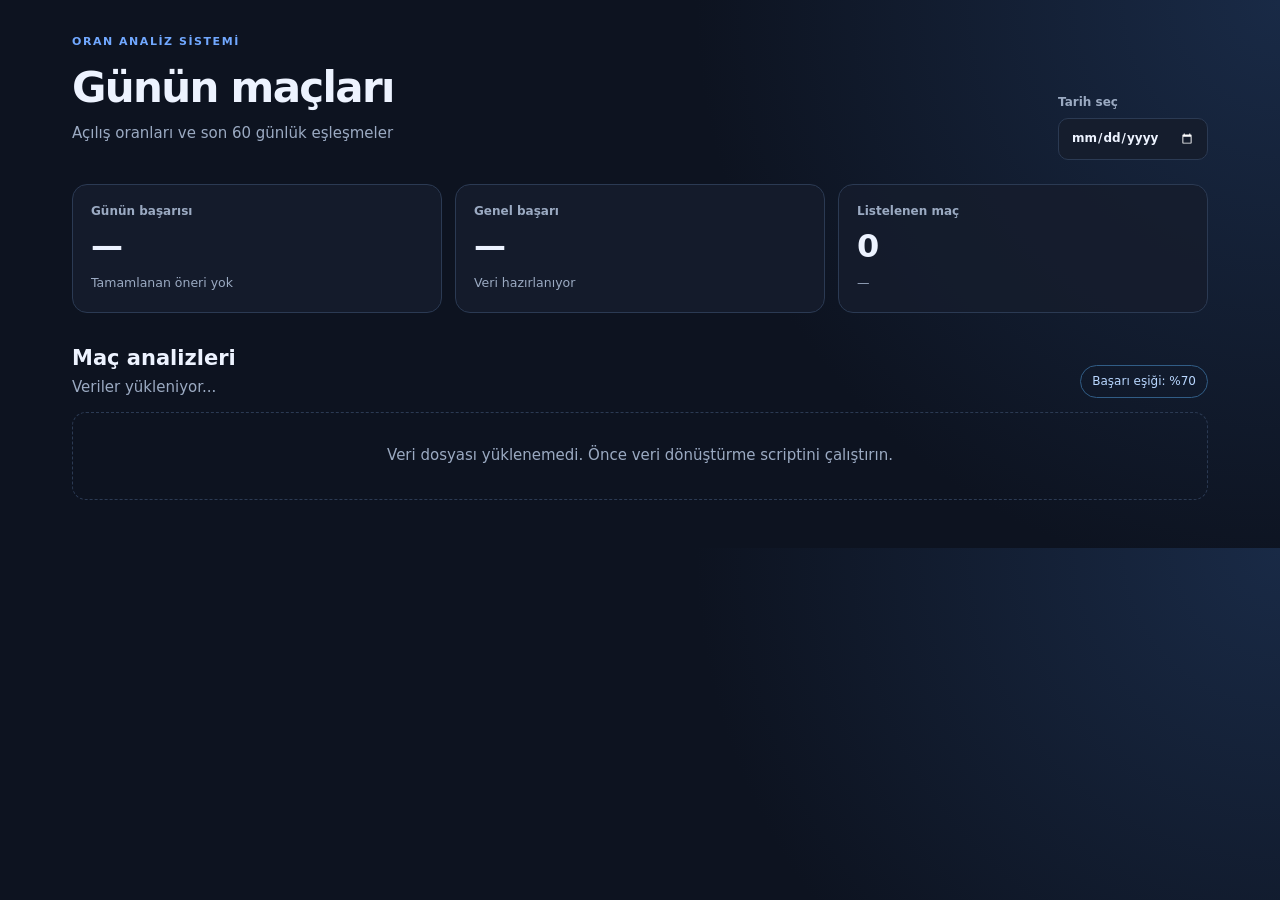
==== index.html @ 3547e1b6 "Add files via upload" ====
<!doctype html>
<html lang="tr">
<head>
  <meta charset="utf-8">
  <meta name="viewport" content="width=device-width, initial-scale=1">
  <title>Oran Analiz Sistemi</title>
  <link rel="stylesheet" href="styles.css">
</head>
<body>
  <header class="topbar">
    <div>
      <p class="eyebrow">ORAN ANALİZ SİSTEMİ</p>
      <h1>Günün maçları</h1>
      <p class="muted">Açılış oranları ve son 60 günlük eşleşmeler</p>
    </div>
    <label class="date-picker">
      <span>Tarih seç</span>
      <input id="dateInput" type="date">
    </label>
  </header>

  <main class="container">
    <section class="stats" aria-label="Başarı istatistikleri">
      <article class="stat-card">
        <span class="stat-label">Günün başarısı</span>
        <strong id="daySuccess">—</strong>
        <small id="daySuccessMeta">Tamamlanan öneri yok</small>
      </article>
      <article class="stat-card">
        <span class="stat-label">Genel başarı</span>
        <strong id="overallSuccess">—</strong>
        <small id="overallSuccessMeta">Veri hazırlanıyor</small>
      </article>
      <article class="stat-card compact">
        <span class="stat-label">Listelenen maç</span>
        <strong id="matchCount">0</strong>
        <small id="dataRange">—</small>
      </article>
    </section>

    <div class="toolbar">
      <div>
        <h2>Maç analizleri</h2>
        <p id="resultSummary" class="muted">Veriler yükleniyor...</p>
      </div>
      <span class="threshold">Başarı eşiği: %70</span>
    </div>

    <section id="matches" class="match-list" aria-live="polite"></section>
  </main>

  <template id="matchTemplate">
    <article class="match-card">
      <div class="match-main">
        <div class="match-meta"><span class="league"></span><span class="time"></span></div>
        <div class="teams"><span class="home"></span><span class="versus">-</span><span class="away"></span></div>
        <div class="scores"><span>İY <b class="ht-score">—</b></span><span>MS <b class="ft-score">—</b></span></div>
        <div class="recommendation"></div>
      </div>
      <button class="expand" type="button" aria-expanded="false" aria-label="Diğer oranları göster">+</button>
      <div class="details" hidden></div>
    </article>
  </template>

  <script src="app.js"></script>
</body>
</html>
---- styles.css ----
:root {
  color-scheme: dark;
  --bg: #0d1320;
  --panel: #151d2d;
  --panel-2: #1b2639;
  --border: #2b3a53;
  --text: #edf3ff;
  --muted: #9baac2;
  --accent: #71a8ff;
  --green: #43d17a;
  --red: #f06c72;
  --yellow: #e8be59;
}

* { box-sizing: border-box; }
body { margin: 0; background: radial-gradient(circle at top right, #192a46 0, var(--bg) 42%); color: var(--text); font: 15px/1.45 Inter, ui-sans-serif, system-ui, -apple-system, BlinkMacSystemFont, "Segoe UI", sans-serif; }
.topbar { max-width: 1180px; margin: 0 auto; padding: 34px 22px 24px; display: flex; justify-content: space-between; gap: 24px; align-items: end; }
.eyebrow { margin: 0 0 8px; color: var(--accent); font-size: 11px; font-weight: 800; letter-spacing: .14em; }
h1, h2, p { margin-top: 0; }
h1 { margin-bottom: 4px; font-size: clamp(26px, 4vw, 42px); letter-spacing: -.04em; }
h2 { margin-bottom: 3px; font-size: 21px; }
.muted { color: var(--muted); }
.date-picker { display: grid; gap: 6px; color: var(--muted); font-size: 12px; font-weight: 700; }
input { min-height: 42px; border: 1px solid var(--border); border-radius: 10px; background: var(--panel); color: var(--text); padding: 0 12px; font: inherit; }
.container { max-width: 1180px; margin: 0 auto; padding: 0 22px 48px; }
.stats { display: grid; grid-template-columns: repeat(3, 1fr); gap: 13px; margin-bottom: 30px; }
.stat-card { border: 1px solid var(--border); background: rgba(21, 29, 45, .86); border-radius: 15px; padding: 18px; min-height: 112px; }
.stat-label { display: block; color: var(--muted); font-size: 12px; font-weight: 700; }
.stat-card strong { display: block; margin: 3px 0; font-size: 32px; letter-spacing: -.05em; }
.stat-card small { color: var(--muted); }
.toolbar { display: flex; align-items: end; justify-content: space-between; gap: 20px; margin-bottom: 14px; }
.toolbar p { margin-bottom: 0; }
.threshold { border: 1px solid #315d86; border-radius: 999px; padding: 7px 11px; color: #b9d7ff; font-size: 12px; white-space: nowrap; }
.match-list { display: grid; gap: 12px; }
.match-card { display: grid; grid-template-columns: 1fr auto; border: 1px solid var(--border); border-left: 5px solid var(--yellow); border-radius: 14px; background: var(--panel); overflow: hidden; }
.match-card.won { border-left-color: var(--green); }
.match-card.lost { border-left-color: var(--red); }
.match-card.pending { border-left-color: var(--yellow); }
.match-main { min-width: 0; padding: 15px 17px; }
.match-meta, .scores { display: flex; justify-content: space-between; gap: 12px; color: var(--muted); font-size: 12px; }
.teams { display: flex; align-items: center; gap: 10px; margin: 9px 0 8px; font-size: 17px; font-weight: 750; }
.teams span:first-child, .teams span:last-child { overflow: hidden; text-overflow: ellipsis; white-space: nowrap; }
.versus { color: var(--muted); font-weight: 400; }
.scores { justify-content: flex-start; gap: 18px; }
.scores b { color: var(--text); }
.recommendation { display: inline-flex; flex-wrap: wrap; gap: 7px; margin-top: 13px; }
.pill { display: inline-flex; align-items: center; gap: 7px; border-radius: 8px; padding: 7px 9px; background: var(--panel-2); color: #d9e8ff; font-size: 12px; font-weight: 700; }
.pill b { color: var(--green); }
.no-recommendation { color: var(--muted); font-size: 12px; }
.expand { align-self: center; margin: 15px; width: 34px; height: 34px; border: 1px solid var(--border); border-radius: 50%; background: transparent; color: var(--text); cursor: pointer; font-size: 22px; line-height: 1; }
.expand:hover { border-color: var(--accent); color: var(--accent); }
.details { grid-column: 1 / -1; border-top: 1px solid var(--border); padding: 12px 17px 15px; background: rgba(27, 38, 57, .45); }
.detail-grid { display: grid; grid-template-columns: repeat(auto-fit, minmax(165px, 1fr)); gap: 8px; }
.detail-item { display: flex; justify-content: space-between; gap: 10px; border: 1px solid var(--border); border-radius: 8px; padding: 8px 10px; color: var(--muted); font-size: 12px; }
.detail-item b { color: var(--text); }
.detail-item.good b { color: var(--green); }
.empty { border: 1px dashed var(--border); border-radius: 14px; padding: 32px 20px; text-align: center; color: var(--muted); }
@media (max-width: 680px) {
  .topbar { display: grid; align-items: start; padding-top: 24px; }
  .date-picker { width: 100%; }
  .stats { grid-template-columns: 1fr 1fr; }
  .stat-card.compact { grid-column: 1 / -1; min-height: auto; }
  .toolbar { align-items: start; display: grid; }
  .teams { font-size: 15px; }
  .threshold { justify-self: start; }
}
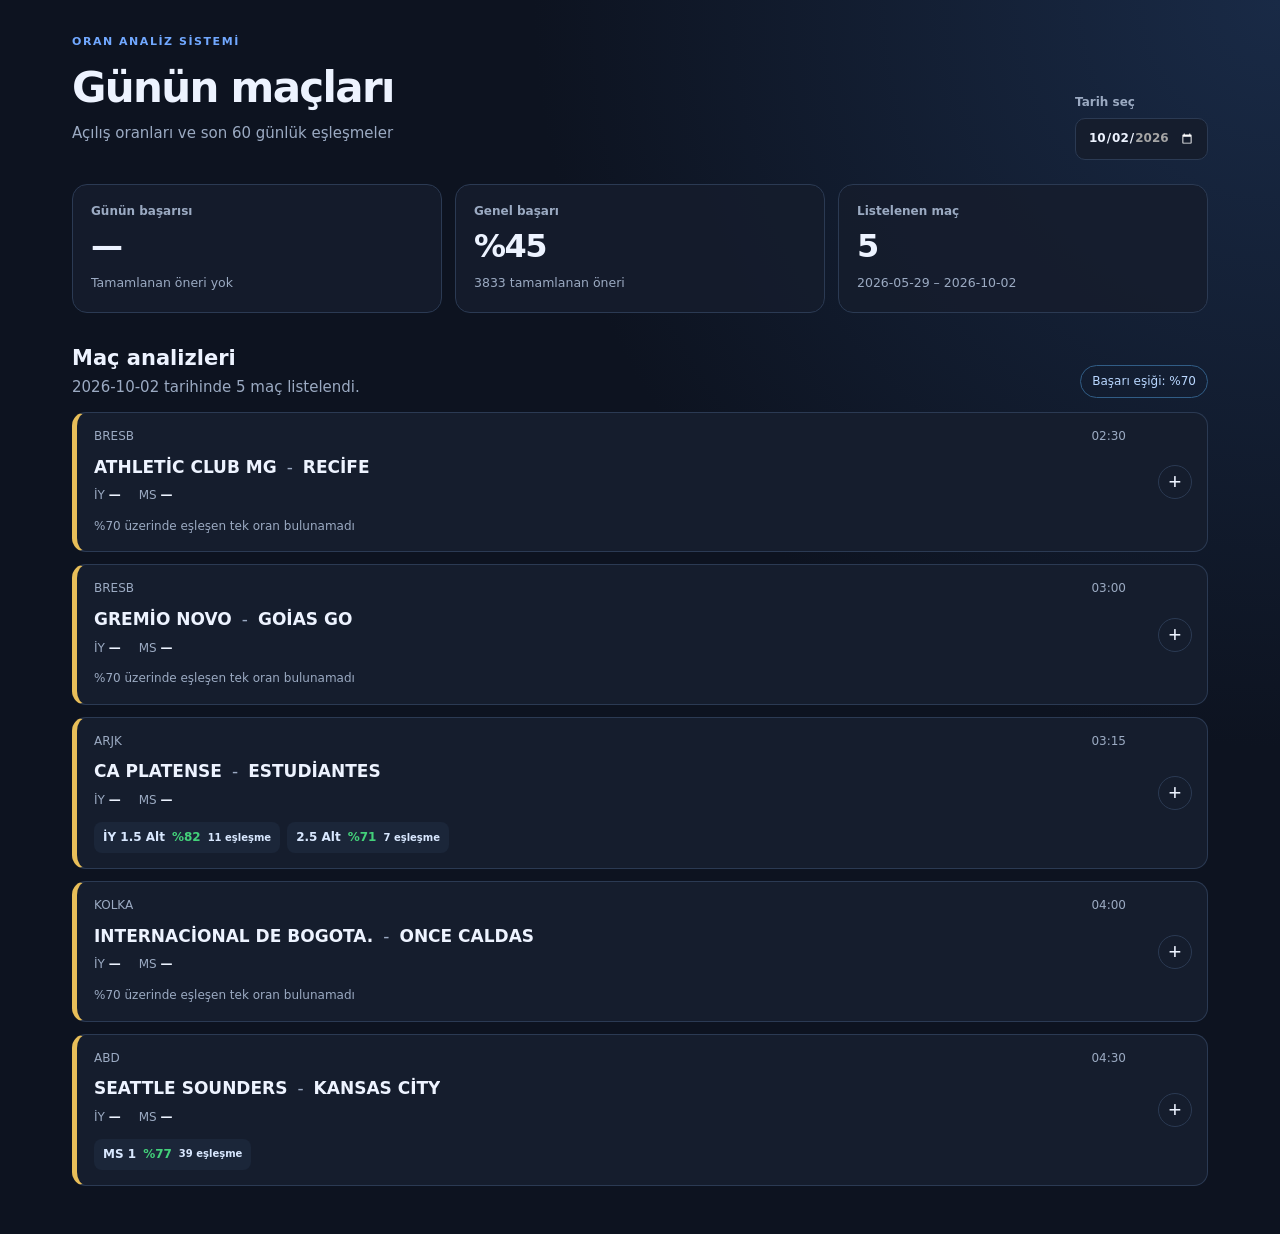
==== commit d3dea49f: "Add files via upload" ====
--- a/index.html
+++ b/index.html
@@ -62,6 +62,6 @@
     </article>
   </template>
 
-  <script src="app.js"></script>
+  <script src="app.js?v=2"></script>
 </body>
 </html>
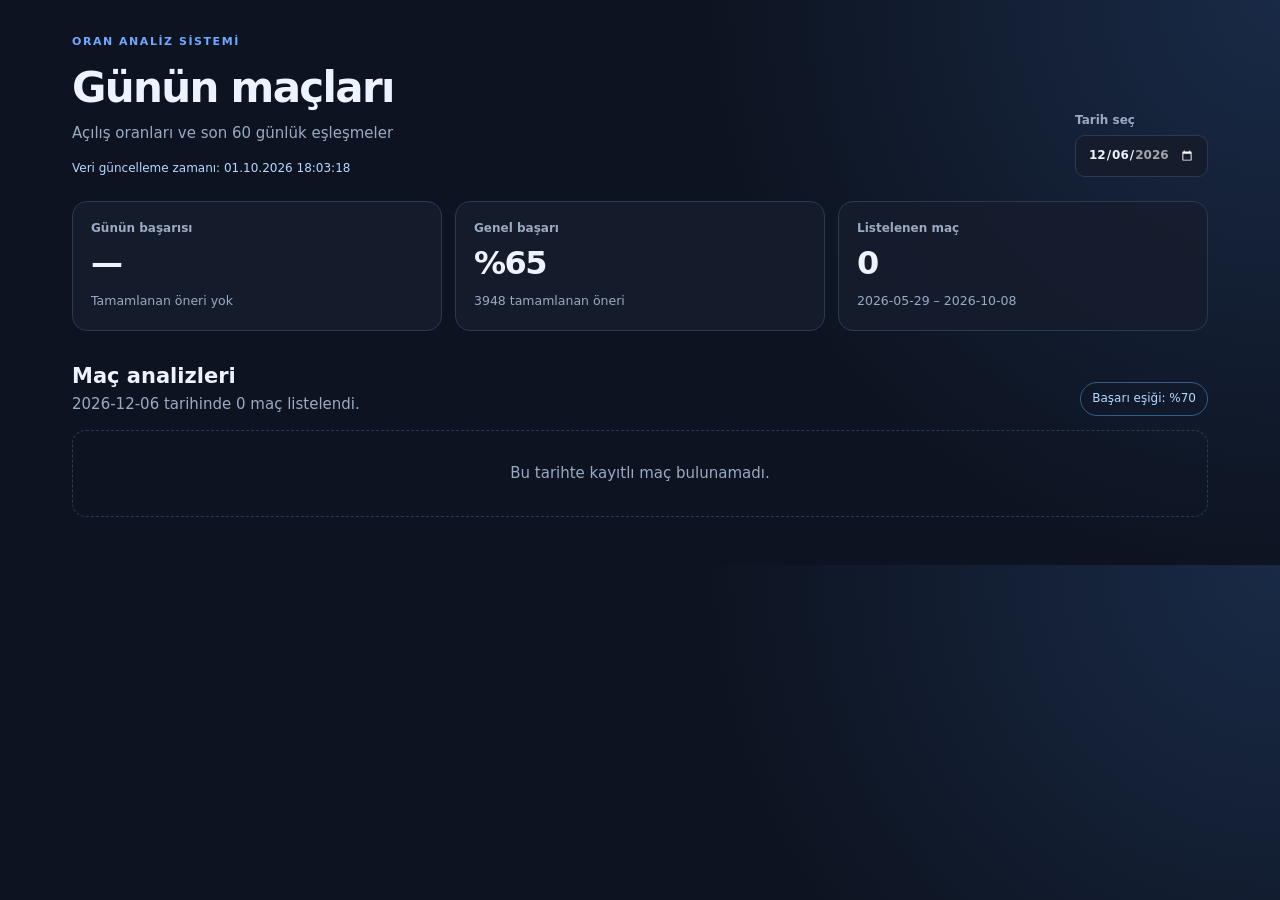
==== commit 2a3fc3f4: "Add files via upload" ====
--- a/index.html
+++ b/index.html
@@ -12,6 +12,7 @@
       <p class="eyebrow">ORAN ANALİZ SİSTEMİ</p>
       <h1>Günün maçları</h1>
       <p class="muted">Açılış oranları ve son 60 günlük eşleşmeler</p>
+      <p id="lastUpdated" class="updated-at">Veri güncelleme zamanı: —</p>
     </div>
     <label class="date-picker">
       <span>Tarih seç</span>
@@ -62,6 +63,6 @@
     </article>
   </template>
 
-  <script src="app.js?v=2"></script>
+  <script src="app.js?v=3"></script>
 </body>
 </html>
--- a/styles.css
+++ b/styles.css
@@ -20,6 +20,7 @@
 h1 { margin-bottom: 4px; font-size: clamp(26px, 4vw, 42px); letter-spacing: -.04em; }
 h2 { margin-bottom: 3px; font-size: 21px; }
 .muted { color: var(--muted); }
+.updated-at { margin: 9px 0 0; color: #b9d7ff; font-size: 12px; }
 .date-picker { display: grid; gap: 6px; color: var(--muted); font-size: 12px; font-weight: 700; }
 input { min-height: 42px; border: 1px solid var(--border); border-radius: 10px; background: var(--panel); color: var(--text); padding: 0 12px; font: inherit; }
 .container { max-width: 1180px; margin: 0 auto; padding: 0 22px 48px; }
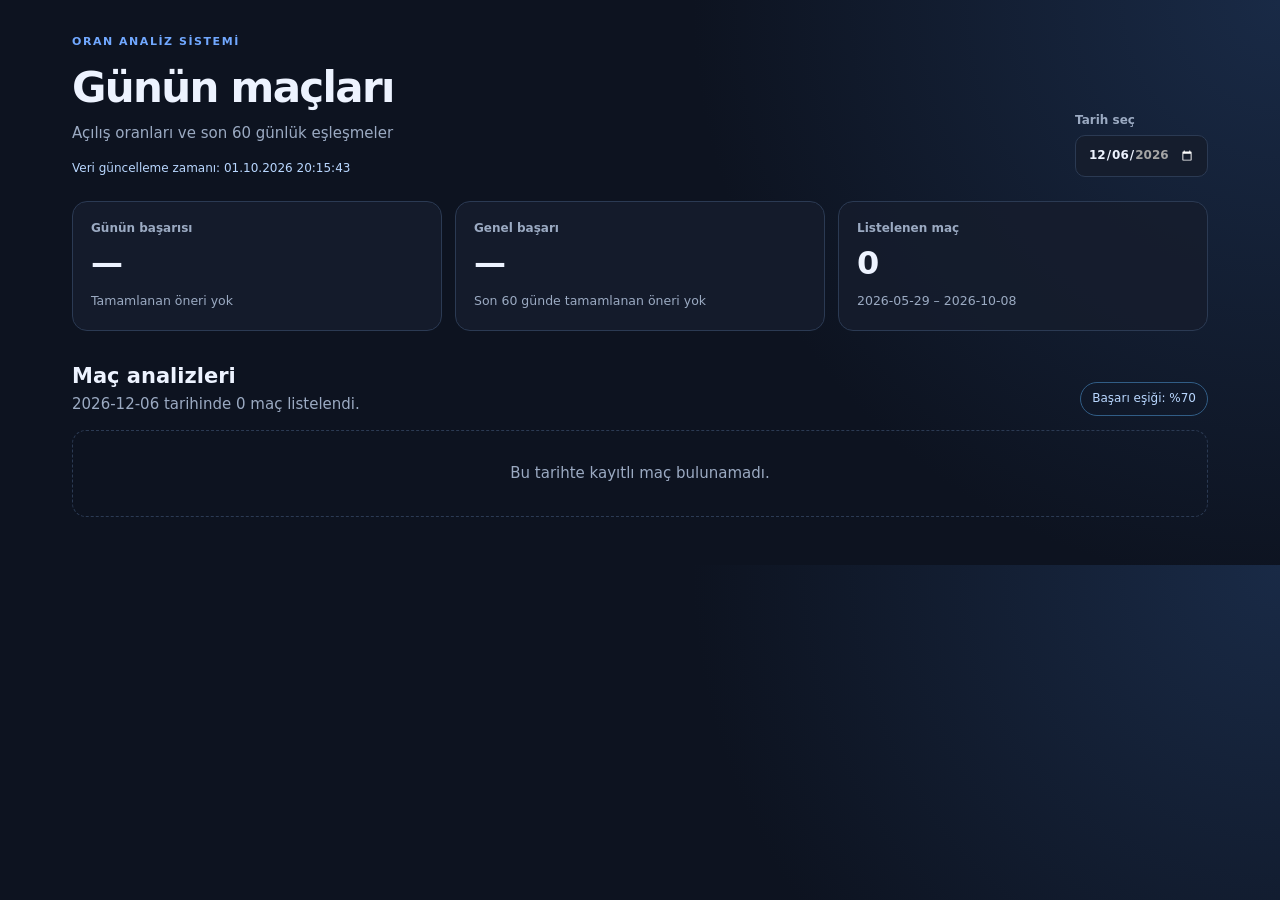
==== commit f575bcf5: "Add files via upload" ====
--- a/index.html
+++ b/index.html
@@ -3,6 +3,12 @@
 <head>
   <meta charset="utf-8">
   <meta name="viewport" content="width=device-width, initial-scale=1">
+  <meta name="theme-color" content="#0d1320">
+  <meta name="apple-mobile-web-app-capable" content="yes">
+  <meta name="apple-mobile-web-app-status-bar-style" content="black-translucent">
+  <meta name="apple-mobile-web-app-title" content="Oran Analiz">
+  <link rel="manifest" href="manifest.webmanifest">
+  <link rel="apple-touch-icon" href="icon.svg">
   <title>Oran Analiz Sistemi</title>
   <link rel="stylesheet" href="styles.css">
 </head>
@@ -63,6 +69,6 @@
     </article>
   </template>
 
-  <script src="app.js?v=3"></script>
+  <script src="app.js?v=4"></script>
 </body>
 </html>
--- a/styles.css
+++ b/styles.css
@@ -46,6 +46,7 @@
 .scores b { color: var(--text); }
 .recommendation { display: inline-flex; flex-wrap: wrap; gap: 7px; margin-top: 13px; }
 .pill { display: inline-flex; align-items: center; gap: 7px; border-radius: 8px; padding: 7px 9px; background: var(--panel-2); color: #d9e8ff; font-size: 12px; font-weight: 700; }
+.pill em { color: #ffd47a; font-style: normal; }
 .pill b { color: var(--green); }
 .no-recommendation { color: var(--muted); font-size: 12px; }
 .expand { align-self: center; margin: 15px; width: 34px; height: 34px; border: 1px solid var(--border); border-radius: 50%; background: transparent; color: var(--text); cursor: pointer; font-size: 22px; line-height: 1; }
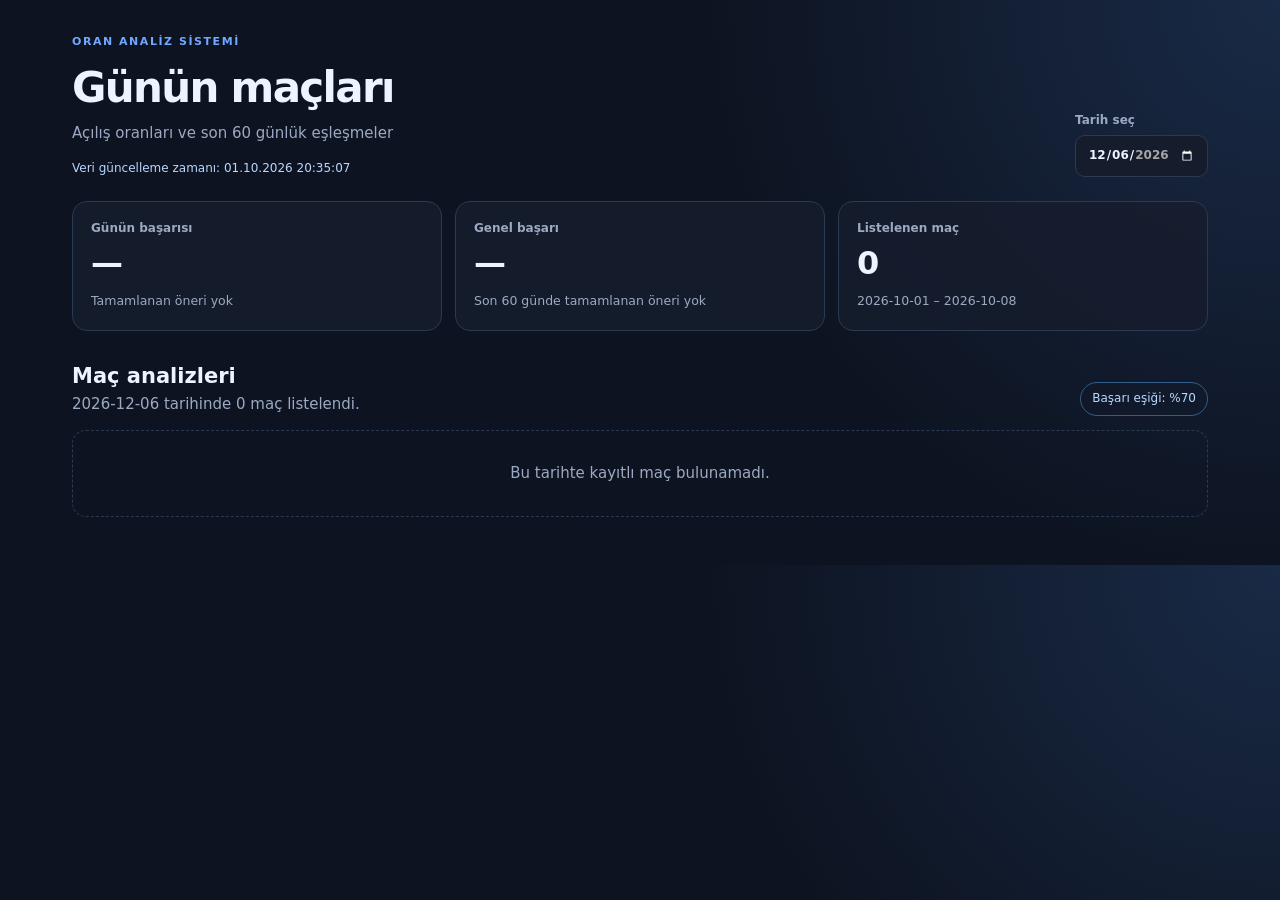
==== commit fd2720de: "Add files via upload" ====
--- a/index.html
+++ b/index.html
@@ -69,6 +69,6 @@
     </article>
   </template>
 
-  <script src="app.js?v=4"></script>
+  <script src="app.js?v=5"></script>
 </body>
 </html>
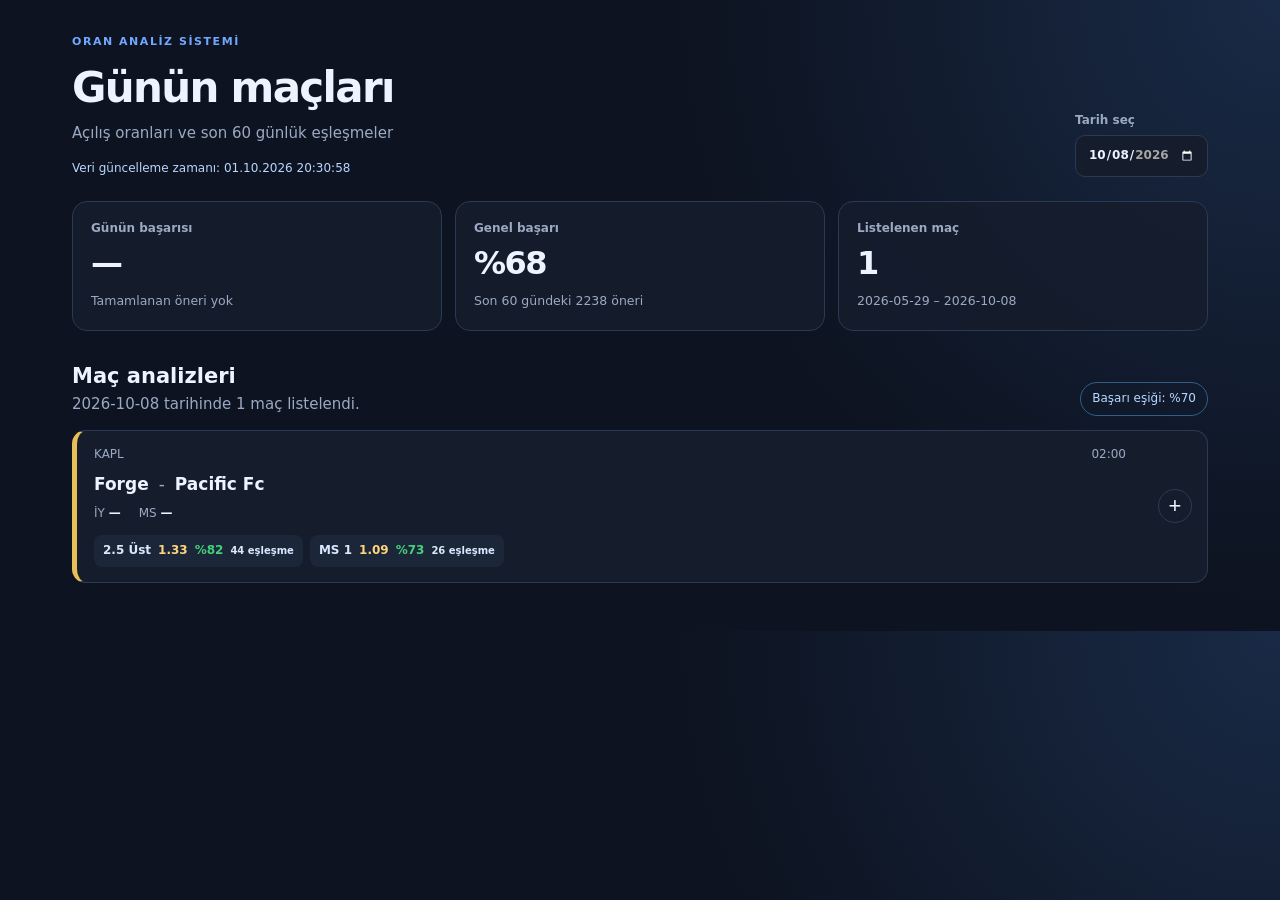
==== commit 6a3a95d5: "Update index.html" ====
--- a/index.html
+++ b/index.html
@@ -3,72 +3,152 @@
 <head>
   <meta charset="utf-8">
   <meta name="viewport" content="width=device-width, initial-scale=1">
+
   <meta name="theme-color" content="#0d1320">
   <meta name="apple-mobile-web-app-capable" content="yes">
   <meta name="apple-mobile-web-app-status-bar-style" content="black-translucent">
   <meta name="apple-mobile-web-app-title" content="Oran Analiz">
+
   <link rel="manifest" href="manifest.webmanifest">
   <link rel="apple-touch-icon" href="icon.svg">
+
   <title>Oran Analiz Sistemi</title>
+
   <link rel="stylesheet" href="styles.css">
 </head>
+
 <body>
+
   <header class="topbar">
     <div>
       <p class="eyebrow">ORAN ANALİZ SİSTEMİ</p>
+
       <h1>Günün maçları</h1>
-      <p class="muted">Açılış oranları ve son 60 günlük eşleşmeler</p>
-      <p id="lastUpdated" class="updated-at">Veri güncelleme zamanı: —</p>
+
+      <p class="muted">
+        Açılış oranları ve son 60 günlük eşleşmeler
+      </p>
+
+      <p id="lastUpdated" class="updated-at">
+        Veri güncelleme zamanı: —
+      </p>
     </div>
+
     <label class="date-picker">
       <span>Tarih seç</span>
       <input id="dateInput" type="date">
     </label>
   </header>
 
+
   <main class="container">
+
     <section class="stats" aria-label="Başarı istatistikleri">
+
       <article class="stat-card">
         <span class="stat-label">Günün başarısı</span>
         <strong id="daySuccess">—</strong>
-        <small id="daySuccessMeta">Tamamlanan öneri yok</small>
+        <small id="daySuccessMeta">
+          Tamamlanan öneri yok
+        </small>
       </article>
+
       <article class="stat-card">
         <span class="stat-label">Genel başarı</span>
         <strong id="overallSuccess">—</strong>
-        <small id="overallSuccessMeta">Veri hazırlanıyor</small>
+        <small id="overallSuccessMeta">
+          Veri hazırlanıyor
+        </small>
       </article>
+
       <article class="stat-card compact">
         <span class="stat-label">Listelenen maç</span>
         <strong id="matchCount">0</strong>
         <small id="dataRange">—</small>
       </article>
+
     </section>
 
+
     <div class="toolbar">
+
       <div>
         <h2>Maç analizleri</h2>
-        <p id="resultSummary" class="muted">Veriler yükleniyor...</p>
+
+        <p id="resultSummary" class="muted">
+          Veriler yükleniyor...
+        </p>
       </div>
-      <span class="threshold">Başarı eşiği: %70</span>
+
+      <span class="threshold">
+        Başarı eşiği: %70
+      </span>
+
     </div>
 
-    <section id="matches" class="match-list" aria-live="polite"></section>
+
+    <section
+      id="matches"
+      class="match-list"
+      aria-live="polite">
+    </section>
+
   </main>
 
+
   <template id="matchTemplate">
+
     <article class="match-card">
+
       <div class="match-main">
-        <div class="match-meta"><span class="league"></span><span class="time"></span></div>
-        <div class="teams"><span class="home"></span><span class="versus">-</span><span class="away"></span></div>
-        <div class="scores"><span>İY <b class="ht-score">—</b></span><span>MS <b class="ft-score">—</b></span></div>
+
+        <div class="match-meta">
+          <span class="league"></span>
+          <span class="time"></span>
+        </div>
+
+        <div class="teams">
+          <span class="home"></span>
+          <span class="versus">-</span>
+          <span class="away"></span>
+        </div>
+
+        <div class="scores">
+          <span>
+            İY <b class="ht-score">—</b>
+          </span>
+
+          <span>
+            MS <b class="ft-score">—</b>
+          </span>
+        </div>
+
         <div class="recommendation"></div>
+
       </div>
-      <button class="expand" type="button" aria-expanded="false" aria-label="Diğer oranları göster">+</button>
-      <div class="details" hidden></div>
+
+
+      <button
+        class="expand"
+        type="button"
+        aria-expanded="false"
+        aria-label="Diğer oranları göster">
+        +
+      </button>
+
+
+      <div
+        class="details"
+        hidden>
+      </div>
+
     </article>
+
   </template>
 
-  <script src="app.js?v=5"></script>
+
+  <!-- Uygulamanın yeni sürümü -->
+  <script src="app.js?v=6"></script>
+
 </body>
 </html>
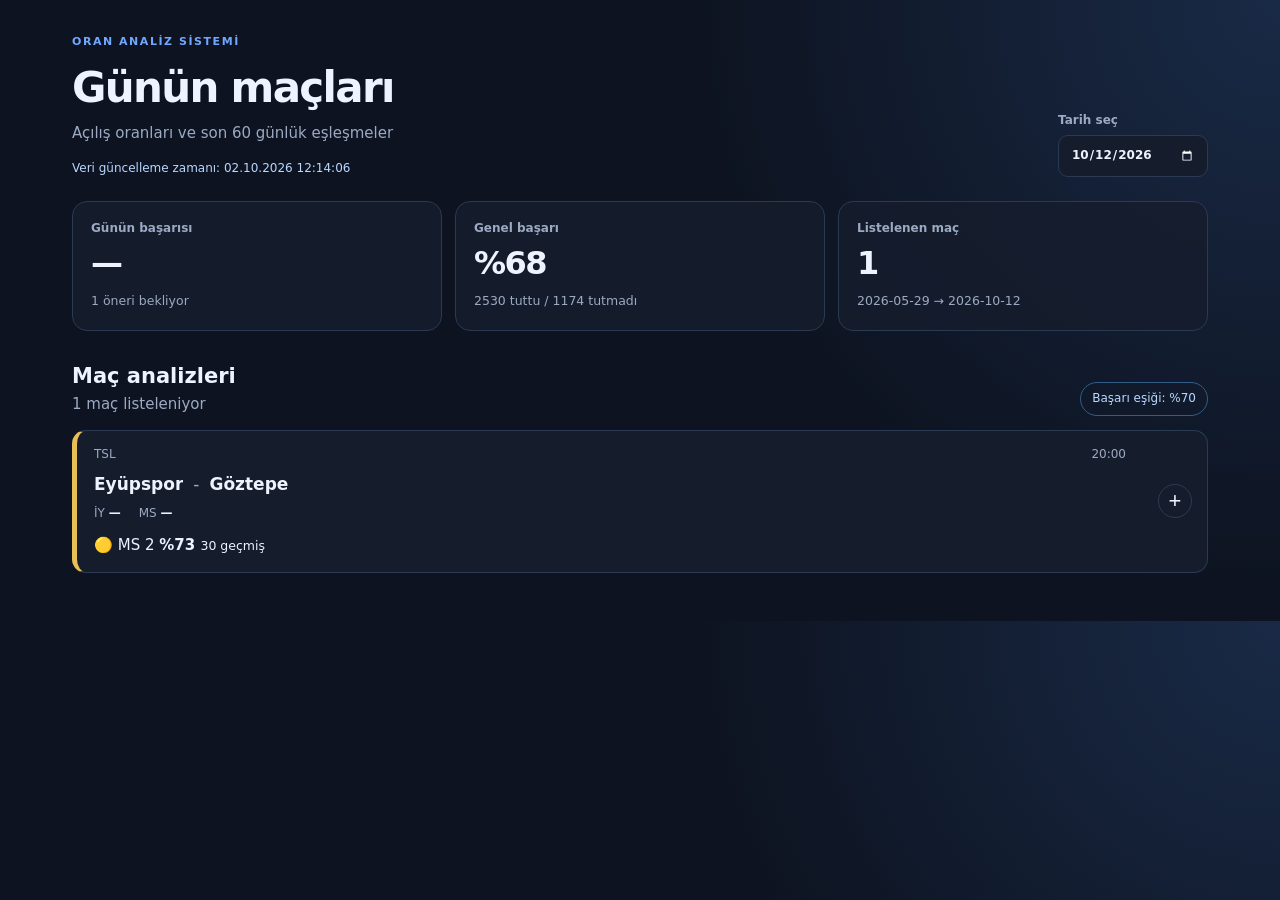
==== commit c41af812: "Update app.js script version to 9" ====
--- a/index.html
+++ b/index.html
@@ -148,7 +148,7 @@
 
 
   <!-- Uygulamanın yeni sürümü -->
-  <script src="app.js?v=6"></script>
+  <script src="app.js?v=9"></script>
 
 </body>
 </html>
